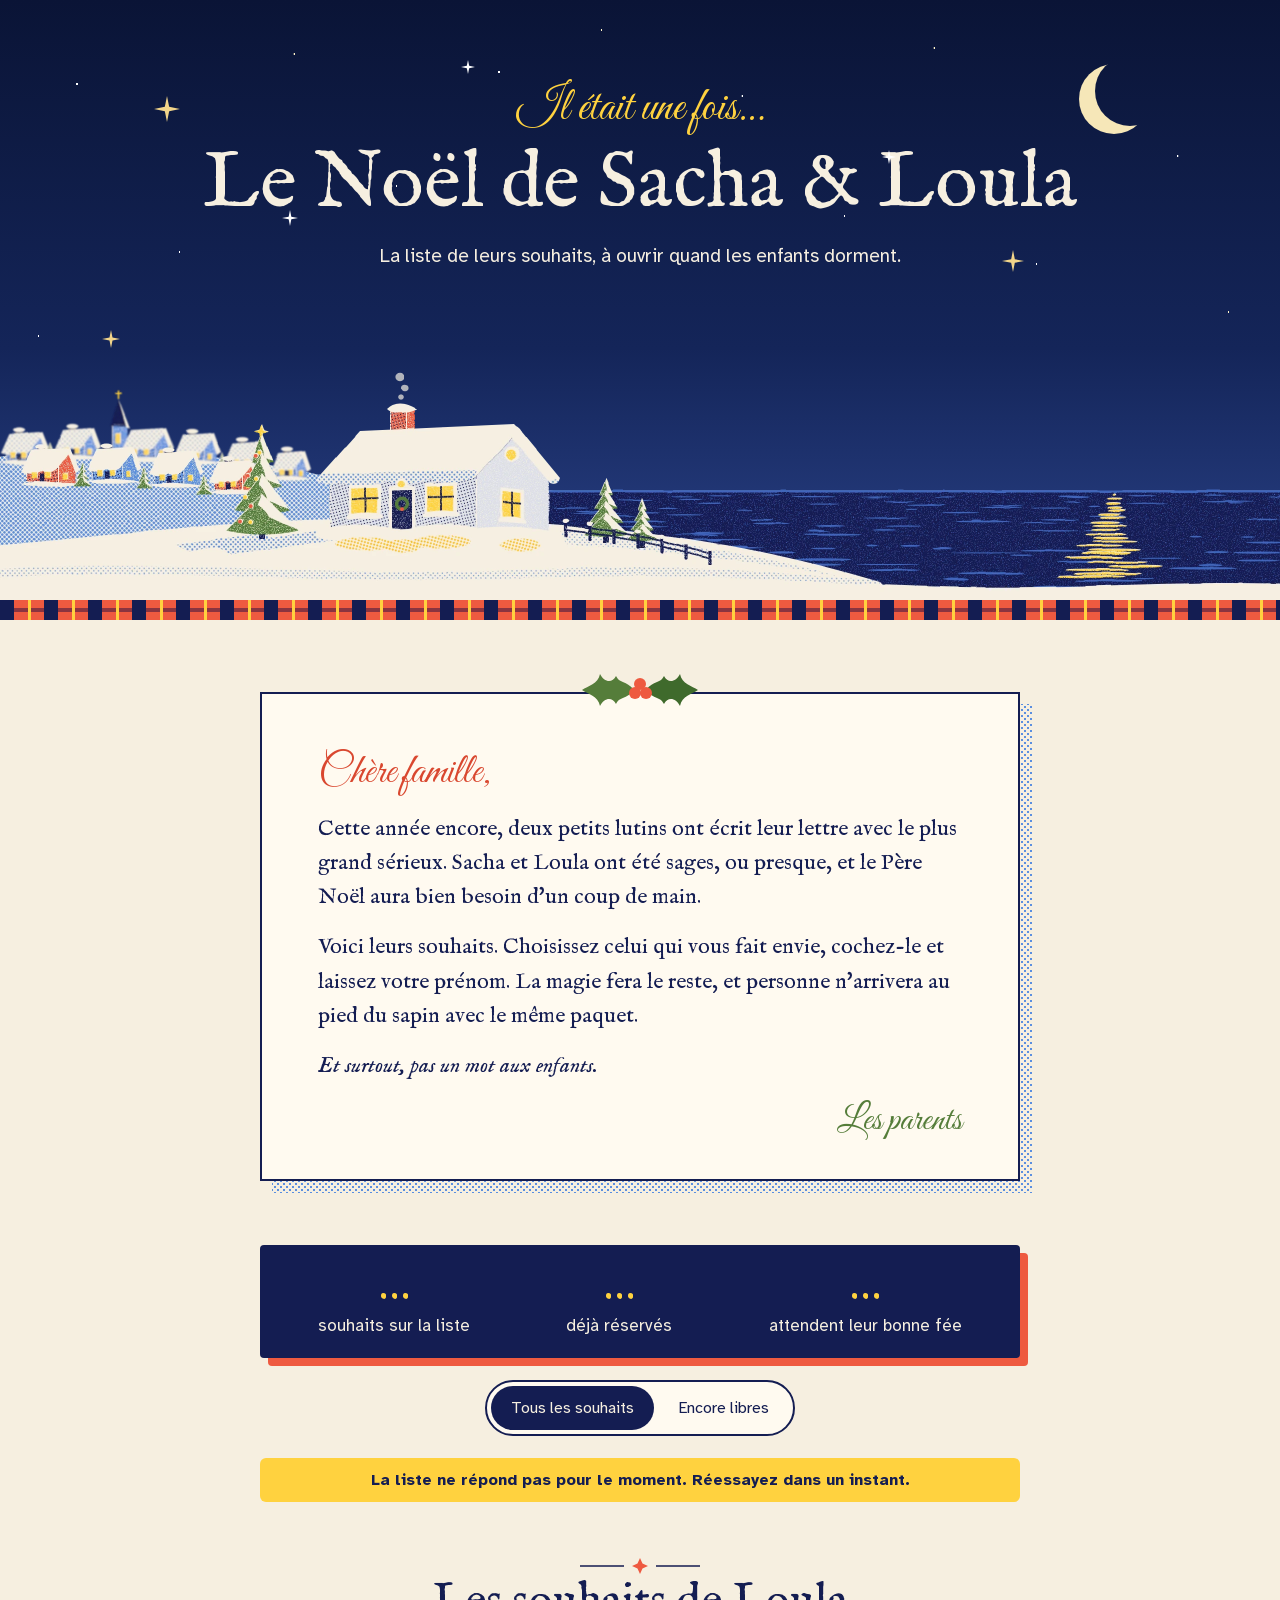
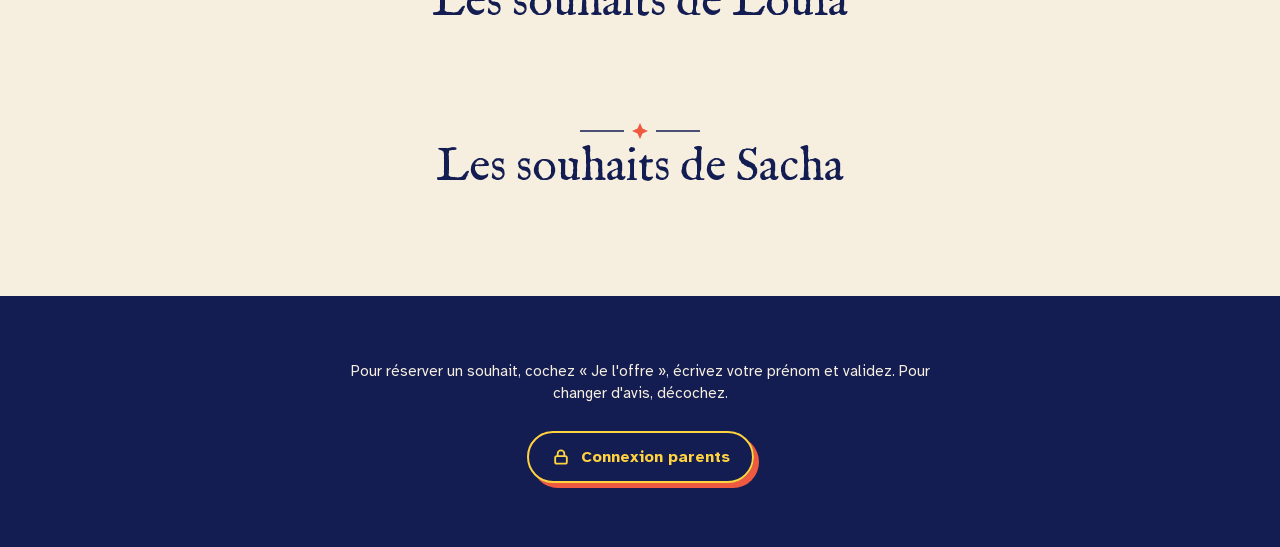
==== index.html @ 6b891ded "Liste de Noël 2026 : pages, fonction noel, migrations Co-Authored-By: Claude Opus 5.5 <noreply@anthr" ====
<!doctype html>
<html lang="fr">
<head>
<meta charset="utf-8">
<meta name="viewport" content="width=device-width, initial-scale=1">
<meta name="robots" content="noindex, nofollow">
<meta name="referrer" content="no-referrer">
<title>Le Noël de Sacha et Loula</title>
<link rel="preload" href="assets/fonts/IMFellEnglish-400.woff2" as="font" type="font/woff2" crossorigin>
<link rel="preload" href="assets/fonts/AtkinsonHyperlegible-400.woff2" as="font" type="font/woff2" crossorigin>
<link rel="stylesheet" href="css/style.css">
<script type="module" src="js/liste.js"></script>
</head>
<body>

<header class="hero">
  <div class="hero-moon" aria-hidden="true"></div>
  <svg class="tw hero-star s1" aria-hidden="true" viewBox="0 0 24 24"><path d="M12 0 L14 10 L24 12 L14 14 L12 24 L10 14 L0 12 L10 10 Z" fill="#f2d58a"></path></svg>
  <svg class="tw hero-star s2" aria-hidden="true" viewBox="0 0 24 24"><path d="M12 0 L14 10 L24 12 L14 14 L12 24 L10 14 L0 12 L10 10 Z" fill="#ffffff"></path></svg>
  <svg class="tw hero-star s3" aria-hidden="true" viewBox="0 0 24 24"><path d="M12 0 L14 10 L24 12 L14 14 L12 24 L10 14 L0 12 L10 10 Z" fill="#ffffff"></path></svg>
  <svg class="tw hero-star s4" aria-hidden="true" viewBox="0 0 24 24"><path d="M12 0 L14 10 L24 12 L14 14 L12 24 L10 14 L0 12 L10 10 Z" fill="#f2d58a"></path></svg>
  <svg class="tw hero-star s5" aria-hidden="true" viewBox="0 0 24 24"><path d="M12 0 L14 10 L24 12 L14 14 L12 24 L10 14 L0 12 L10 10 Z" fill="#ffffff"></path></svg>
  <svg class="tw hero-star s6" aria-hidden="true" viewBox="0 0 24 24"><path d="M12 0 L14 10 L24 12 L14 14 L12 24 L10 14 L0 12 L10 10 Z" fill="#f2d58a"></path></svg>

  <p class="hero-kicker">Il était une fois…</p>
  <h1 class="hero-title">Le Noël de Sacha &amp; Loula</h1>
  <p class="hero-sub">La liste de leurs souhaits, à ouvrir quand les enfants dorment.</p>

  <img class="hero-img" src="assets/hero-scene.webp" alt="" aria-hidden="true" width="2560" height="520">
</header>

<div class="ribbon" aria-hidden="true"></div>

<main>
  <section class="intro" aria-label="Mot d'introduction">
    <div class="letter-wrap"><div class="dots" aria-hidden="true"></div><div class="letter">
      <svg class="holly" aria-hidden="true" viewBox="-64 -26 128 52">
        <path d="M-6 0 C -14 -10 -20 -6 -24 -14 C -28 -6 -36 -8 -40 -16 C -42 -6 -52 -4 -58 0 C -52 4 -42 6 -40 16 C -36 8 -28 6 -24 14 C -20 6 -14 10 -6 0 Z" fill="#557d3a"></path>
        <path d="M6 0 C 14 -10 20 -6 24 -14 C 28 -6 36 -8 40 -16 C 42 -6 52 -4 58 0 C 52 4 42 6 40 16 C 36 8 28 6 24 14 C 20 6 14 10 6 0 Z" fill="#3f6a2c"></path>
        <circle cx="-5" cy="3" r="6" fill="#ee5a40"></circle><circle cx="6" cy="3" r="6" fill="#ee5a40"></circle><circle cx="0" cy="-6" r="6" fill="#ee5a40"></circle>
      </svg>
      <p class="letter-hello">Chère famille,</p>
      <p class="letter-p">Cette année encore, deux petits lutins ont écrit leur lettre avec le plus grand sérieux. Sacha et Loula ont été sages, ou presque, et le Père Noël aura bien besoin d'un coup de main.</p>
      <p class="letter-p">Voici leurs souhaits. Choisissez celui qui vous fait envie, cochez-le et laissez votre prénom. La magie fera le reste, et personne n'arrivera au pied du sapin avec le même paquet.</p>
      <p class="letter-p is-italic">Et surtout, pas un mot aux enfants.</p>
      <p class="letter-sign">Les parents</p>
    </div></div>
  </section>

  <section class="status" aria-label="Où en est la liste">
    <div class="counter">
      <div><span class="counter-num" id="n-total">…</span><span class="counter-txt">souhaits sur la liste</span></div>
      <div><span class="counter-num" id="n-taken">…</span><span class="counter-txt">déjà réservés</span></div>
      <div><span class="counter-num" id="n-free">…</span><span class="counter-txt">attendent leur bonne fée</span></div>
    </div>
    <div class="filter" role="group" aria-label="Filtrer les souhaits">
      <button type="button" id="f-all" aria-pressed="true">Tous les souhaits</button>
      <button type="button" id="f-free" aria-pressed="false">Encore libres</button>
    </div>
    <p class="alert" id="alert" role="alert" hidden>La liste ne répond pas pour le moment. Réessayez dans un instant.</p>
  </section>

  <section class="kid" aria-label="Les souhaits de Loula">
    <div class="kid-head">
      <svg class="kid-ornament" aria-hidden="true" viewBox="0 0 120 16"><path d="M0 8 H44 M76 8 H120" stroke="#141d52" stroke-width="1.5"></path><path d="M60 0 L62.5 5.5 L68 8 L62.5 10.5 L60 16 L57.5 10.5 L52 8 L57.5 5.5 Z" fill="#ee5a40"></path></svg>
      <h2 class="kid-title">Les souhaits de Loula</h2>
      <p class="kid-count" id="count-Loula"></p>
    </div>
    <p class="kid-empty" id="empty-Loula" hidden>Tous les souhaits de Loula ont trouvé leur bonne fée.</p>
    <div class="grid" id="grid-Loula"></div>
  </section>

  <section class="kid is-last" aria-label="Les souhaits de Sacha">
    <div class="kid-head">
      <svg class="kid-ornament" aria-hidden="true" viewBox="0 0 120 16"><path d="M0 8 H44 M76 8 H120" stroke="#141d52" stroke-width="1.5"></path><path d="M60 0 L62.5 5.5 L68 8 L62.5 10.5 L60 16 L57.5 10.5 L52 8 L57.5 5.5 Z" fill="#ee5a40"></path></svg>
      <h2 class="kid-title">Les souhaits de Sacha</h2>
      <p class="kid-count" id="count-Sacha"></p>
    </div>
    <p class="kid-empty" id="empty-Sacha" hidden>Tous les souhaits de Sacha ont trouvé leur bonne fée.</p>
    <div class="grid" id="grid-Sacha"></div>
  </section>

  <p class="sr-only" id="announce" aria-live="polite"></p>
</main>

<footer class="foot">
  <p class="foot-help">Pour réserver un souhait, cochez « Je l'offre », écrivez votre prénom et validez. Pour changer d'avis, décochez.</p>
  <a class="btn-gold" href="parents.html"><svg aria-hidden="true" viewBox="0 0 24 24" fill="none" stroke="currentColor" stroke-width="2.2" stroke-linecap="round" stroke-linejoin="round"><rect x="5" y="11" width="14" height="9" rx="2"></rect><path d="M8 11V8a4 4 0 0 1 8 0v3"></path></svg>Connexion parents</a>
</footer>

</body>
</html>
---- css/style.css ----
/* Liste de Noël 2026 — valeurs recopiées des maquettes kit/maquette/*.dc.html */

/* ---------- Polices auto-hébergées (OFL) ---------- */
@font-face { font-family: 'Atkinson Hyperlegible'; font-style: normal; font-weight: 400; font-display: swap; src: url(../assets/fonts/AtkinsonHyperlegible-400.woff2) format('woff2'); }
@font-face { font-family: 'Atkinson Hyperlegible'; font-style: normal; font-weight: 700; font-display: swap; src: url(../assets/fonts/AtkinsonHyperlegible-700.woff2) format('woff2'); }
@font-face { font-family: 'Great Vibes'; font-style: normal; font-weight: 400; font-display: swap; src: url(../assets/fonts/GreatVibes-400.woff2) format('woff2'); }
@font-face { font-family: 'IM Fell English'; font-style: normal; font-weight: 400; font-display: swap; src: url(../assets/fonts/IMFellEnglish-400.woff2) format('woff2'); }
@font-face { font-family: 'IM Fell English'; font-style: italic; font-weight: 400; font-display: swap; src: url(../assets/fonts/IMFellEnglish-400i.woff2) format('woff2'); }

/* ---------- Base ---------- */
html { background: #f6efe0; }
body { margin: 0; background: #f6efe0; color: #141d52; font-family: 'Atkinson Hyperlegible', Verdana, sans-serif; font-size: 17px; line-height: 1.5; }
a { color: #b8371f; }
a:hover { color: #141d52; }
:focus-visible { outline: 3px solid #b8371f; outline-offset: 2px; }
.hero :focus-visible, .foot :focus-visible, .p-head :focus-visible { outline-color: #ffd23f; }
.sr-only { position: absolute; width: 1px; height: 1px; padding: 0; margin: -1px; overflow: hidden; clip: rect(0 0 0 0); white-space: nowrap; border: 0; }
[hidden] { display: none !important; }

@keyframes tw { 0%, 100% { opacity: .25; transform: scale(.8); } 50% { opacity: 1; transform: scale(1.15); } }
.tw { animation: tw 3.4s ease-in-out infinite; }
@media (prefers-reduced-motion: reduce) { .tw { animation: none; } }

/* Trame de points bleus décalée (ombre riso) */
.dots { position: absolute; background-image: radial-gradient(circle, #5b8fe0 1.3px, transparent 1.5px), radial-gradient(circle, #5b8fe0 1.3px, transparent 1.5px); background-size: 6px 6px; background-position: 0 0, 3px 3px; }

/* Houx */
.holly { position: absolute; }

/* ---------- Bandeau (ne pas retoucher) ---------- */
.hero { position: relative; overflow: hidden; min-height: 600px; box-sizing: border-box; padding: 84px 24px clamp(270px, 21vw, 350px); display: flex; flex-direction: column; align-items: center; gap: 10px; text-align: center; color: #f6e7b8; background-color: #0e1a44; background-image: radial-gradient(2px 2px at 6% 14%, #ffffff 50%, transparent 52%), radial-gradient(1.5px 1.5px at 14% 42%, #ffffff 50%, transparent 52%), radial-gradient(2px 2px at 23% 9%, #fff4c9 50%, transparent 52%), radial-gradient(1.5px 1.5px at 31% 31%, #ffffff 50%, transparent 52%), radial-gradient(2px 2px at 39% 12%, #ffffff 50%, transparent 52%), radial-gradient(1.5px 1.5px at 47% 5%, #fff4c9 50%, transparent 52%), radial-gradient(2px 2px at 58% 16%, #ffffff 50%, transparent 52%), radial-gradient(1.5px 1.5px at 66% 36%, #ffffff 50%, transparent 52%), radial-gradient(2px 2px at 73% 8%, #fff4c9 50%, transparent 52%), radial-gradient(1.5px 1.5px at 81% 44%, #ffffff 50%, transparent 52%), radial-gradient(2px 2px at 92% 26%, #ffffff 50%, transparent 52%), radial-gradient(1.5px 1.5px at 96% 52%, #fff4c9 50%, transparent 52%), radial-gradient(1.5px 1.5px at 3% 56%, #ffffff 50%, transparent 52%), linear-gradient(180deg, #0a1436 0%, #142559 58%, #2a4288 100%); }
.hero-moon { position: absolute; top: 56px; right: 9%; width: 70px; height: 70px; border-radius: 50%; box-shadow: -16px 8px 0 0 #f6e7b8; }
.hero-star { position: absolute; }
.hero-star.s1 { top: 96px; left: 12%; width: 26px; height: 26px; animation-delay: 0s; }
.hero-star.s2 { top: 210px; left: 22%; width: 16px; height: 16px; animation-delay: 1.1s; }
.hero-star.s3 { top: 60px; left: 36%; width: 14px; height: 14px; animation-delay: 2s; }
.hero-star.s4 { top: 250px; right: 20%; width: 22px; height: 22px; animation-delay: .6s; }
.hero-star.s5 { top: 150px; right: 30%; width: 14px; height: 14px; animation-delay: 1.7s; }
.hero-star.s6 { top: 330px; left: 8%; width: 18px; height: 18px; animation-delay: 2.6s; }
.hero-kicker { margin: 0; font-family: 'Great Vibes', 'Brush Script MT', cursive; font-size: 46px; line-height: 1.1; color: #ffd23f; }
.hero-title { margin: 0; font-family: 'IM Fell English', Georgia, serif; font-weight: 400; font-size: clamp(42px, 6.2vw, 82px); line-height: 1.02; color: #f6efe0; text-wrap: balance; }
.hero-sub { margin: 6px 0 0; max-width: 34em; font-size: 19px; color: #f6efe0; }
.hero-img { position: absolute; left: 0; bottom: 0; width: 100%; height: clamp(260px, 20.3vw, 340px); object-fit: cover; object-position: 34% bottom; display: block; }

.ribbon { height: 20px; background-color: #ee5a40; background-image: repeating-linear-gradient(90deg, #141d52 0 14px, transparent 14px 44px), repeating-linear-gradient(90deg, transparent 0 28px, #ffd23f 28px 31px, transparent 31px 44px), linear-gradient(180deg, transparent 0 8px, #8a3440 8px 12px, transparent 12px); }

/* ---------- Lettre ---------- */
.intro { max-width: 760px; margin: 0 auto; padding: 72px 24px 24px; }
.letter-wrap { position: relative; }
.letter-wrap > .dots { top: 12px; left: 12px; right: -12px; bottom: -12px; }
.letter { position: relative; background: #fffaf0; border: 2px solid #141d52; padding: 56px clamp(22px, 6vw, 56px) 40px; display: flex; flex-direction: column; gap: 16px; }
.letter > .holly { top: -30px; left: 50%; margin-left: -64px; width: 128px; height: 52px; }
.letter-hello { margin: 0; font-family: 'Great Vibes', 'Brush Script MT', cursive; font-size: 42px; line-height: 1.1; color: #d9472f; }
.letter-p { margin: 0; font-family: 'IM Fell English', Georgia, serif; font-size: 22px; line-height: 1.55; text-wrap: pretty; }
.letter-p.is-italic { font-style: italic; text-wrap: initial; }
.letter-sign { margin: 4px 0 0; align-self: flex-end; font-family: 'Great Vibes', 'Brush Script MT', cursive; font-size: 36px; line-height: 1; color: #557d3a; }

/* ---------- Compteur et filtre ---------- */
.status { max-width: 760px; margin: 0 auto; padding: 40px 24px 8px; display: flex; flex-direction: column; align-items: center; gap: 22px; }
.counter { width: 100%; box-sizing: border-box; background: #141d52; color: #f6efe0; box-shadow: 8px 8px 0 #ee5a40; border-radius: 4px; padding: 20px 24px; display: flex; flex-wrap: wrap; justify-content: space-around; gap: 12px 28px; text-align: center; }
.counter > div { display: flex; flex-direction: column; gap: 2px; }
.counter-num { font-family: 'IM Fell English', Georgia, serif; font-size: 46px; line-height: 1; color: #ffd23f; }
.filter { display: flex; gap: 4px; padding: 4px; background: #fffaf0; border: 2px solid #141d52; border-radius: 999px; }
.filter button { font: inherit; font-size: 16px; min-height: 44px; padding: 0 20px; border: 0; border-radius: 999px; cursor: pointer; background: transparent; color: #141d52; }
.filter button[aria-pressed="true"] { background: #141d52; color: #f6efe0; }
.alert { margin: 0; align-self: stretch; font-size: 16px; font-weight: 700; color: #141d52; background: #ffd23f; border-radius: 6px; padding: 10px 14px; text-align: center; }

/* ---------- Sections enfants ---------- */
.kid { max-width: 1200px; margin: 0 auto; padding: 48px 24px 16px; display: flex; flex-direction: column; gap: 26px; }
.kid.is-last { padding-bottom: 72px; }
.kid-head { display: flex; flex-direction: column; align-items: center; gap: 4px; text-align: center; }
.kid-ornament { width: 120px; height: 16px; }
.kid-title { margin: 0; font-family: 'IM Fell English', Georgia, serif; font-weight: 400; font-size: clamp(32px, 4.4vw, 46px); line-height: 1.1; color: #141d52; }
.kid-count, .kid-empty { margin: 0; color: #3b4375; }
.kid-empty { text-align: center; }
.grid { display: grid; grid-template-columns: repeat(auto-fit, minmax(min(208px, 100%), 1fr)); gap: 20px; }

/* ---------- Carte ---------- */
.card-wrap { position: relative; display: flex; min-width: 0; }
.card-wrap > .dots { top: 8px; left: 8px; right: -8px; bottom: -8px; border-radius: 12px; }
.card { position: relative; flex: 1; box-sizing: border-box; background: #fffaf0; border: 2px solid #141d52; border-radius: 12px; padding: 14px; display: flex; flex-direction: column; gap: 12px; min-width: 0; }
.card.is-taken { border-color: #ee5a40; }
.card-top { flex: 1; display: flex; flex-direction: column; gap: 12px; min-width: 0; }
.card-info { flex: 1; display: flex; flex-direction: column; gap: 12px; min-width: 0; }

.thumb { position: relative; aspect-ratio: 1 / 1.04; border: 2px solid #141d52; border-radius: 50% 50% 10px 10px / 40% 40% 10px 10px; overflow: hidden; display: flex; flex-direction: column; align-items: center; justify-content: center; gap: 8px; background-color: #141d52; background-image: radial-gradient(2.2px 2.2px at 22% 30%, #f6efe0 50%, transparent 52%), radial-gradient(2.2px 2.2px at 74% 22%, #ffd23f 50%, transparent 52%), radial-gradient(2.2px 2.2px at 60% 46%, #f6efe0 50%, transparent 52%), radial-gradient(2.2px 2.2px at 34% 62%, #ffd23f 50%, transparent 52%); }
.thumb.is-dim { opacity: .55; }
.thumb > svg { width: 44%; height: auto; }
.thumb-label { font-size: 12px; letter-spacing: .08em; text-transform: uppercase; color: #f6efe0; }
.thumb.has-photo { background: #f6efe0; }
.thumb.has-photo > img { position: absolute; inset: 0; width: 100%; height: 100%; object-fit: contain; display: block; }

.stamp { position: absolute; top: -10px; right: -8px; width: 70px; height: 70px; border-radius: 50%; background: #ee5a40; border: 2px dashed #141d52; box-shadow: 0 0 0 4px #ee5a40, 4px 4px 0 4px #5b8fe0; color: #141d52; display: flex; align-items: center; justify-content: center; transform: rotate(-12deg); font-family: 'IM Fell English', Georgia, serif; font-style: italic; font-size: 16px; z-index: 1; }

.card-name { margin: 0; font-family: 'IM Fell English', Georgia, serif; font-weight: 400; font-size: 21px; line-height: 1.2; overflow-wrap: anywhere; }
.card-note { margin: 0; align-self: flex-start; font-size: 14px; color: #141d52; background: #ffd23f; border-radius: 6px; padding: 3px 9px; }
.card-buy { margin-top: auto; display: flex; flex-direction: column; gap: 2px; }
.card-price { font-family: 'IM Fell English', Georgia, serif; font-size: 28px; line-height: 1.1; color: #d9472f; }
.card-noprice { font-size: 14px; color: #3b4375; }
.card-link { font-weight: 700; font-size: 15px; }

.resa { border-top: 1px dashed #141d52; padding-top: 10px; display: flex; flex-direction: column; gap: 8px; }
.check { display: flex; align-items: center; gap: 10px; min-height: 44px; cursor: pointer; font-weight: 700; color: #141d52; }
.check input { width: 24px; height: 24px; margin: 0; accent-color: #141d52; flex: none; }
.check span { overflow-wrap: anywhere; }
.resa-form { display: flex; flex-direction: column; gap: 8px; margin: 0; }
.resa-label { font-size: 14px; color: #3b4375; }
.resa-input { font: inherit; min-height: 44px; box-sizing: border-box; width: 100%; padding: 8px 10px; border: 1px solid #141d52; border-radius: 8px; background: #fffaf0; color: #141d52; }
.resa-actions { display: flex; flex-wrap: wrap; gap: 8px; }
.btn-ink { font: inherit; font-weight: 700; min-height: 44px; padding: 0 16px; border: 0; border-radius: 8px; background: #141d52; color: #f6efe0; cursor: pointer; }
.btn-paper { font: inherit; min-height: 44px; padding: 0 14px; border: 1px solid #141d52; border-radius: 8px; background: #fffaf0; color: #141d52; cursor: pointer; }
.btn-ink:disabled, .btn-paper:disabled { opacity: .6; cursor: wait; }
.resa-ask { margin: 0; font-weight: 700; overflow-wrap: anywhere; }
.resa-msg { margin: 0; font-size: 14px; font-weight: 700; color: #b8371f; }
.resa-msg:empty { display: none; }

/* ---------- Pied de page ---------- */
.foot { background: #141d52; color: #f6efe0; padding: 56px 24px 64px; display: flex; flex-direction: column; align-items: center; gap: 12px; text-align: center; }
.foot-help { margin: 8px 0 0; max-width: 40em; font-size: 15px; color: #f6efe0; }
.btn-gold { margin-top: 14px; display: inline-flex; align-items: center; gap: 10px; min-height: 48px; padding: 0 22px; border: 2px solid #ffd23f; border-radius: 999px; font-weight: 700; font-size: 16px; color: #ffd23f; text-decoration: none; box-shadow: 5px 5px 0 #ee5a40; }
.btn-gold:hover { color: #ffd23f; }
.btn-gold svg, .btn-lock svg { width: 20px; height: 20px; }

/* ---------- Téléphone (planche Mobile.dc.html) ---------- */
@media (max-width: 640px) {
  body { font-size: 16px; }
  .hero { min-height: 0; height: 340px; padding: 44px 20px 0; gap: 6px; background-image: radial-gradient(2px 2px at 8% 12%, #ffffff 50%, transparent 52%), radial-gradient(1.5px 1.5px at 22% 34%, #ffffff 50%, transparent 52%), radial-gradient(2px 2px at 36% 8%, #fff4c9 50%, transparent 52%), radial-gradient(1.5px 1.5px at 58% 16%, #ffffff 50%, transparent 52%), radial-gradient(2px 2px at 72% 40%, #fff4c9 50%, transparent 52%), radial-gradient(1.5px 1.5px at 90% 22%, #ffffff 50%, transparent 52%), radial-gradient(1.5px 1.5px at 4% 52%, #ffffff 50%, transparent 52%), linear-gradient(180deg, #0a1436 0%, #142559 58%, #2a4288 100%); }
  .hero-moon { top: 26px; right: 30px; width: 40px; height: 40px; box-shadow: -9px 5px 0 0 #f6e7b8; }
  .hero-star.s1 { top: 34px; left: 34px; width: 18px; height: 18px; }
  .hero-star.s2, .hero-star.s3, .hero-star.s4, .hero-star.s5, .hero-star.s6 { display: none; }
  .hero-kicker { font-size: 32px; }
  .hero-title { font-size: 44px; }
  .hero-sub { margin-top: 4px; font-size: 16px; }
  .hero-img { height: 120px; object-position: 24% bottom; }
  .ribbon { height: 14px; background-image: repeating-linear-gradient(90deg, #141d52 0 10px, transparent 10px 32px), repeating-linear-gradient(90deg, transparent 0 20px, #ffd23f 20px 22px, transparent 22px 32px), linear-gradient(180deg, transparent 0 5px, #8a3440 5px 9px, transparent 9px); }

  .intro { padding: 48px 26px 8px; }
  .letter-wrap > .dots { top: 9px; left: 9px; right: -9px; bottom: -9px; }
  .letter { padding: 40px 20px 26px; gap: 12px; }
  .letter > .holly { top: -26px; margin-left: -54px; width: 108px; height: 44px; }
  .letter-hello { font-size: 34px; }
  .letter-p { font-size: 18px; line-height: 1.5; }
  .letter-sign { margin-top: 2px; font-size: 30px; }

  .status { padding: 30px 26px 0; }
  .counter { box-shadow: 6px 6px 0 #ee5a40; padding: 14px 10px; display: grid; grid-template-columns: repeat(3, minmax(0, 1fr)); gap: 8px; }
  .counter-num { font-size: 34px; }
  .counter-txt { font-size: 13px; line-height: 1.3; }

  .kid { padding: 34px 20px 28px; gap: 18px; }
  .kid.is-last { padding-bottom: 28px; }
  .kid-head { gap: 2px; }
  .kid-ornament { width: 100px; height: 14px; }
  .kid-title { font-size: 32px; }
  .kid-count { font-size: 15px; }

  .card-wrap > .dots { top: 7px; left: 7px; right: -7px; bottom: -7px; }
  .card { gap: 10px; }
  .card-top { flex-direction: row; gap: 14px; align-items: flex-start; }
  .card-info { gap: 6px; }
  .card.is-taken .card-info { padding-right: 44px; }
  .thumb { flex: none; width: 104px; height: 112px; aspect-ratio: auto; border-radius: 52px 52px 10px 10px; gap: 4px; background-image: radial-gradient(2.2px 2.2px at 22% 30%, #f6efe0 50%, transparent 52%), radial-gradient(2.2px 2.2px at 74% 22%, #ffd23f 50%, transparent 52%); }
  .thumb > svg { width: 52px; height: 52px; }
  .thumb-label { font-size: 10px; letter-spacing: .06em; }
  .stamp { top: -12px; right: -6px; width: 66px; height: 66px; font-size: 15px; }
  .card-buy { margin-top: 0; gap: 6px; }
  .card-price { font-size: 26px; }
  .resa { padding-top: 8px; }
  .resa.is-asking { padding-top: 10px; }
  .resa-input { border-width: 2px; }
  .resa-actions { flex-wrap: nowrap; }
  .resa-actions .btn-ink { padding: 0 18px; }

  .foot { padding: 34px 24px; gap: 8px; min-height: 150px; box-sizing: border-box; }
}

/* ============ Espace parents ============ */
.login-page { min-height: 100vh; box-sizing: border-box; padding: 48px 40px; display: flex; align-items: center; justify-content: center; }
.login-box { position: relative; width: 100%; max-width: 440px; }
.login-box > .dots { top: 12px; left: 12px; right: -12px; bottom: -12px; }
.login-form { position: relative; margin: 0; background: #fffaf0; border: 2px solid #141d52; padding: 50px 34px 30px; display: flex; flex-direction: column; gap: 14px; }
.login-form > .holly { top: -28px; left: 50%; margin-left: -58px; width: 116px; height: 47px; }
.login-kicker { margin: 0; font-family: 'Great Vibes', 'Brush Script MT', cursive; font-size: 44px; line-height: 1.05; color: #d9472f; }
.login-title { margin: 0; font-family: 'IM Fell English', Georgia, serif; font-weight: 400; font-size: 28px; line-height: 1.15; }
.login-text { margin: 0; color: #3b4375; }
.login-label { margin-top: 6px; font-weight: 700; font-size: 15px; }
.login-input { font: inherit; min-height: 50px; box-sizing: border-box; width: 100%; padding: 8px 12px; border: 2px solid #141d52; border-radius: 8px; background: #fffaf0; color: #141d52; }
.login-keep { display: flex; align-items: center; gap: 10px; min-height: 44px; font-size: 16px; cursor: pointer; }
.login-keep input { width: 22px; height: 22px; margin: 0; accent-color: #141d52; flex: none; }
.btn-lock { font: inherit; display: flex; align-items: center; justify-content: center; gap: 10px; min-height: 52px; border: 0; border-radius: 8px; background: #141d52; color: #f6efe0; font-weight: 700; font-size: 18px; text-decoration: none; box-shadow: 5px 5px 0 #ee5a40; cursor: pointer; }
.btn-lock:disabled { opacity: .7; cursor: wait; }
.login-back { margin-top: 8px; align-self: center; font-size: 15px; }
.form-error { margin: 0; font-weight: 700; color: #b8371f; }
.form-error:empty { display: none; }
@media (max-width: 640px) { .login-page { padding: 48px 24px; } .login-form { padding: 50px 22px 30px; } }

.p-head { background: #141d52; color: #f6efe0; padding: 14px 24px; display: flex; flex-wrap: wrap; align-items: center; justify-content: space-between; gap: 10px 24px; }
.p-brand { display: flex; flex-wrap: wrap; align-items: baseline; gap: 4px 16px; }
.p-brand-kicker { font-family: 'Great Vibes', 'Brush Script MT', cursive; font-size: 36px; line-height: 1.1; color: #ffd23f; }
.p-brand-title { font-family: 'IM Fell English', Georgia, serif; font-size: 20px; }
.p-nav { display: flex; flex-wrap: wrap; gap: 10px; }
.pill { font: inherit; display: inline-flex; align-items: center; min-height: 44px; padding: 0 18px; border: 2px solid #f6efe0; border-radius: 999px; color: #f6efe0; background: transparent; font-weight: 700; font-size: 15px; text-decoration: none; cursor: pointer; }
.pill:hover { color: #f6efe0; }
.pill.is-gold { border-color: #ffd23f; background: #ffd23f; color: #141d52; }
.p-ribbon { height: 12px; background-color: #ee5a40; background-image: repeating-linear-gradient(90deg, #141d52 0 10px, transparent 10px 32px), repeating-linear-gradient(90deg, transparent 0 20px, #ffd23f 20px 22px, transparent 22px 32px), linear-gradient(180deg, transparent 0 4px, #8a3440 4px 8px, transparent 8px); }

.p-main { max-width: 1200px; margin: 0 auto; padding: 40px 24px 72px; display: flex; flex-wrap: wrap; align-items: flex-start; gap: 40px; }
.p-list { flex: 999 1 560px; min-width: 0; display: flex; flex-direction: column; gap: 26px; }
.p-list-head { display: flex; flex-wrap: wrap; align-items: flex-end; justify-content: space-between; gap: 14px 24px; }
.p-list-head > div { display: flex; flex-direction: column; gap: 2px; }
.p-title { margin: 0; font-family: 'IM Fell English', Georgia, serif; font-weight: 400; font-size: clamp(30px, 4vw, 40px); line-height: 1.1; }
.p-summary { margin: 0; color: #3b4375; }
.btn-add { font: inherit; font-weight: 700; display: inline-flex; align-items: center; gap: 10px; min-height: 50px; padding: 0 20px; border: 0; border-radius: 8px; background: #141d52; color: #f6efe0; cursor: pointer; box-shadow: 5px 5px 0 #ee5a40; }
.btn-add svg { width: 18px; height: 18px; }
.p-group { display: flex; flex-direction: column; gap: 12px; }
.p-group-title { margin: 0; font-family: 'IM Fell English', Georgia, serif; font-weight: 400; font-size: 28px; line-height: 1.1; border-bottom: 2px solid #141d52; padding-bottom: 6px; }
.p-row { display: flex; flex-wrap: wrap; align-items: center; gap: 10px 14px; padding: 12px 14px; border: 2px solid #141d52; border-radius: 12px; background: #fffaf0; }
.p-row.is-current { background: #ffd23f; }
.p-row-thumb { position: relative; flex: none; width: 46px; height: 52px; border-radius: 23px 23px 6px 6px; overflow: hidden; background-color: #141d52; background-image: radial-gradient(2px 2px at 30% 34%, #f6efe0 50%, transparent 52%), radial-gradient(2px 2px at 68% 58%, #ffd23f 50%, transparent 52%); }
.p-row-thumb.has-photo { background: #f6efe0; }
.p-row-thumb img { position: absolute; inset: 0; width: 100%; height: 100%; object-fit: contain; }
.p-row-text { flex: 1 1 240px; min-width: 0; display: flex; flex-direction: column; gap: 2px; }
.p-row-name { font-family: 'IM Fell English', Georgia, serif; font-size: 21px; line-height: 1.2; overflow-wrap: anywhere; }
.p-row-sub { font-size: 14px; color: #3b4375; overflow-wrap: anywhere; }
.tag-taken { font-size: 14px; font-weight: 700; padding: 4px 12px; border-radius: 999px; background: #ee5a40; color: #141d52; }
.tag-free { font-size: 14px; font-weight: 700; padding: 2px 12px; border: 2px solid #141d52; border-radius: 999px; background: #fffaf0; }
.btn-edit { font: inherit; font-weight: 700; font-size: 15px; min-height: 44px; padding: 0 16px; border: 2px solid #141d52; border-radius: 8px; background: #fffaf0; color: #141d52; cursor: pointer; }

.p-aside { flex: 1 1 380px; min-width: 0; position: relative; }
.p-aside > .dots { top: 12px; left: 12px; right: -12px; bottom: -12px; }
.p-form { position: relative; margin: 0; background: #fffaf0; border: 2px solid #141d52; padding: 26px 24px 24px; display: flex; flex-direction: column; gap: 16px; }
.p-form-title { margin: 0; font-family: 'IM Fell English', Georgia, serif; font-weight: 400; font-size: 30px; line-height: 1.1; }
.field { display: flex; flex-direction: column; gap: 6px; font-weight: 700; font-size: 15px; }
.field input, .field select { font: inherit; font-weight: 400; min-height: 46px; box-sizing: border-box; width: 100%; padding: 8px 12px; border: 2px solid #141d52; border-radius: 8px; background: #fffaf0; color: #141d52; }
.field-pair { display: grid; grid-template-columns: repeat(auto-fit, minmax(min(150px, 100%), 1fr)); gap: 14px; }
.photo-box { display: flex; flex-direction: column; gap: 8px; padding: 14px; border: 2px dashed #141d52; border-radius: 10px; }
.photo-help { margin: 0; font-size: 14px; color: #3b4375; }
.photo-file-label { font-size: 14px; font-weight: 700; }
.photo-file { font: inherit; font-size: 14px; max-width: 100%; }
.photo-state { margin: 0; font-size: 14px; color: #3b4375; }
.photo-state:empty { display: none; }
.taken-bar { display: flex; flex-wrap: wrap; align-items: center; justify-content: space-between; gap: 10px; padding: 12px 14px; border-radius: 10px; background: #ffd23f; }
.taken-bar span { font-weight: 700; overflow-wrap: anywhere; }
.btn-line { font: inherit; font-weight: 700; font-size: 15px; min-height: 44px; padding: 0 14px; border: 2px solid #141d52; border-radius: 8px; background: #fffaf0; color: #141d52; cursor: pointer; }
.saved-msg { margin: 0; font-weight: 700; color: #3f6a2c; }
.saved-msg:empty { display: none; }
.p-actions { display: flex; flex-wrap: wrap; gap: 10px; }
.btn-save { font: inherit; font-weight: 700; min-height: 50px; padding: 0 24px; border: 0; border-radius: 8px; background: #141d52; color: #f6efe0; cursor: pointer; box-shadow: 5px 5px 0 #ee5a40; }
.btn-cancel { font: inherit; min-height: 50px; padding: 0 18px; border: 2px solid #141d52; border-radius: 8px; background: #fffaf0; color: #141d52; cursor: pointer; }
.btn-save:disabled, .btn-cancel:disabled { opacity: .6; cursor: wait; }
.btn-delete { align-self: flex-start; font: inherit; font-size: 15px; font-weight: 700; min-height: 44px; padding: 0 14px; border: 2px solid #b8371f; border-radius: 8px; background: #fffaf0; color: #b8371f; cursor: pointer; }
.delete-ask { display: flex; flex-wrap: wrap; align-items: center; gap: 10px; padding: 12px 14px; border: 2px solid #b8371f; border-radius: 10px; }
.delete-ask span { flex: 1 1 180px; font-weight: 700; }
.btn-danger { font: inherit; font-weight: 700; font-size: 15px; min-height: 44px; padding: 0 14px; border: 0; border-radius: 8px; background: #ee5a40; color: #141d52; cursor: pointer; }
.btn-no { font: inherit; font-size: 15px; min-height: 44px; padding: 0 14px; border: 2px solid #141d52; border-radius: 8px; background: #fffaf0; color: #141d52; cursor: pointer; }
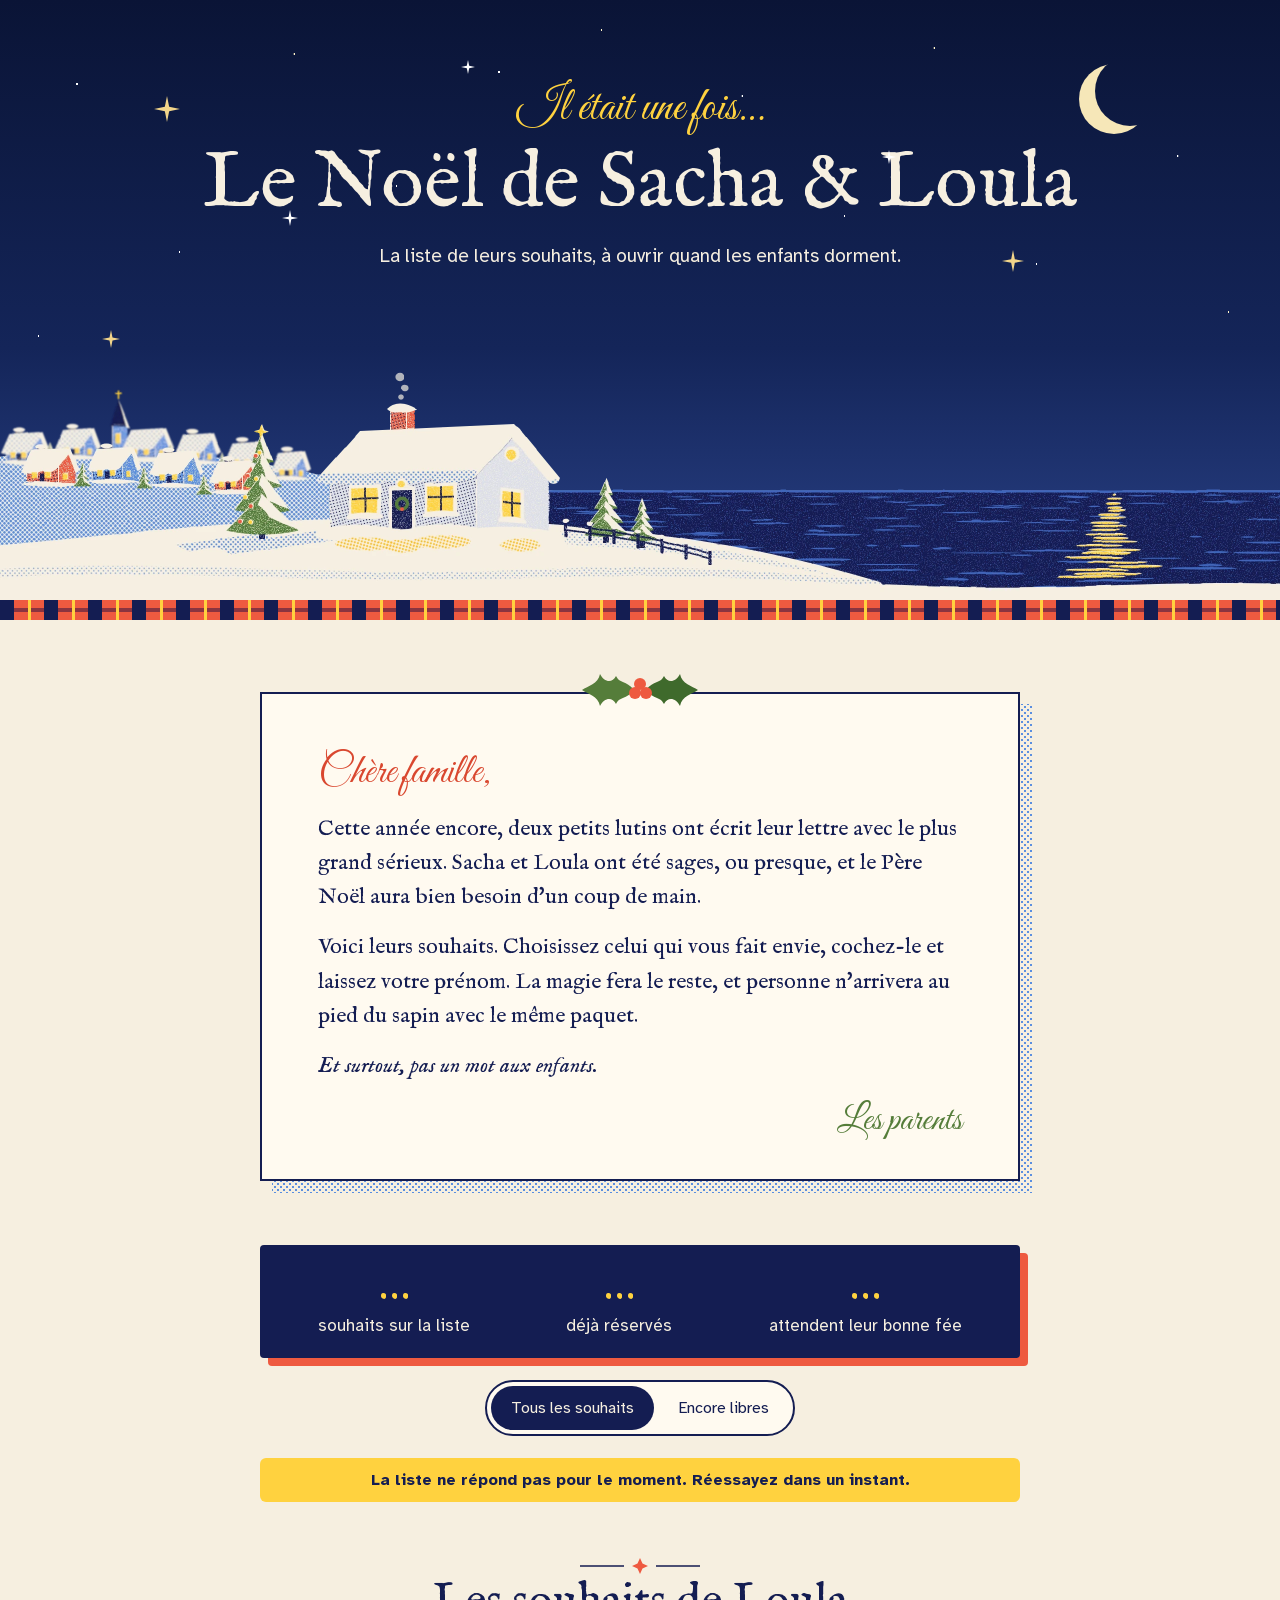
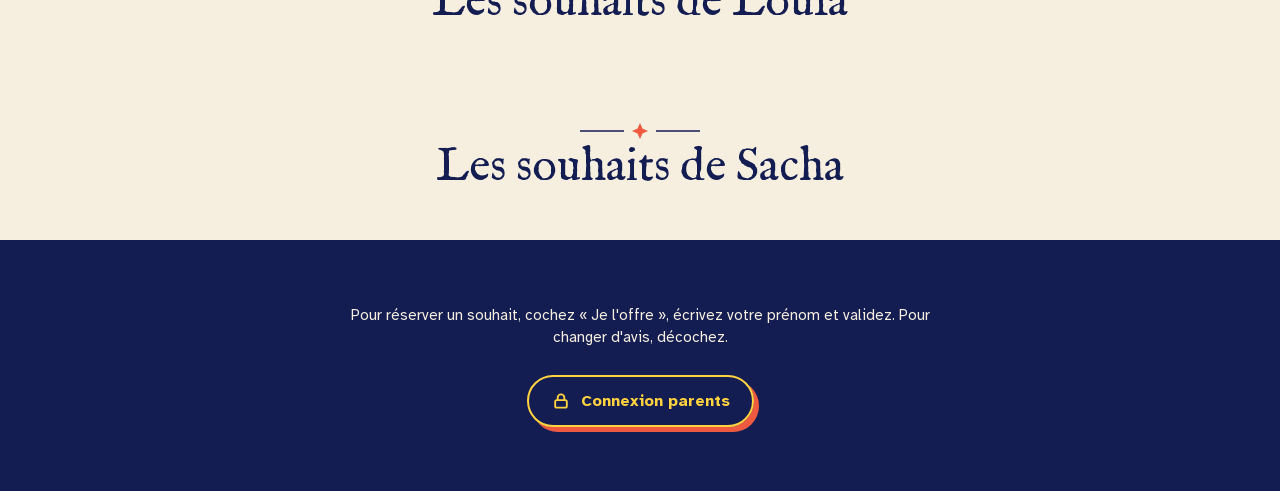
==== commit 51455aae: "Catégorie « Pour les deux » : base, fonction, pages Co-Authored-By: Claude Opus 5.5 <noreply@anthrop" ====
--- a/index.html
+++ b/index.html
@@ -9,7 +9,7 @@
 <link rel="preload" href="assets/fonts/IMFellEnglish-400.woff2" as="font" type="font/woff2" crossorigin>
 <link rel="preload" href="assets/fonts/AtkinsonHyperlegible-400.woff2" as="font" type="font/woff2" crossorigin>
 <link rel="stylesheet" href="css/style.css">
-<script type="module" src="js/liste.js"></script>
+<script type="module" src="js/liste.js?v=2"></script>
 </head>
 <body>
 
@@ -70,7 +70,7 @@
     <div class="grid" id="grid-Loula"></div>
   </section>
 
-  <section class="kid is-last" aria-label="Les souhaits de Sacha">
+  <section class="kid" aria-label="Les souhaits de Sacha">
     <div class="kid-head">
       <svg class="kid-ornament" aria-hidden="true" viewBox="0 0 120 16"><path d="M0 8 H44 M76 8 H120" stroke="#141d52" stroke-width="1.5"></path><path d="M60 0 L62.5 5.5 L68 8 L62.5 10.5 L60 16 L57.5 10.5 L52 8 L57.5 5.5 Z" fill="#ee5a40"></path></svg>
       <h2 class="kid-title">Les souhaits de Sacha</h2>
@@ -78,6 +78,16 @@
     </div>
     <p class="kid-empty" id="empty-Sacha" hidden>Tous les souhaits de Sacha ont trouvé leur bonne fée.</p>
     <div class="grid" id="grid-Sacha"></div>
+  </section>
+
+  <section class="kid is-last" aria-label="Pour les deux" hidden>
+    <div class="kid-head">
+      <svg class="kid-ornament" aria-hidden="true" viewBox="0 0 120 16"><path d="M0 8 H44 M76 8 H120" stroke="#141d52" stroke-width="1.5"></path><path d="M60 0 L62.5 5.5 L68 8 L62.5 10.5 L60 16 L57.5 10.5 L52 8 L57.5 5.5 Z" fill="#ee5a40"></path></svg>
+      <h2 class="kid-title">Pour les deux</h2>
+      <p class="kid-count" id="count-Les-deux"></p>
+    </div>
+    <p class="kid-empty" id="empty-Les-deux" hidden>Tous les souhaits pour les deux ont trouvé leur bonne fée.</p>
+    <div class="grid" id="grid-Les-deux"></div>
   </section>
 
   <p class="sr-only" id="announce" aria-live="polite"></p>
